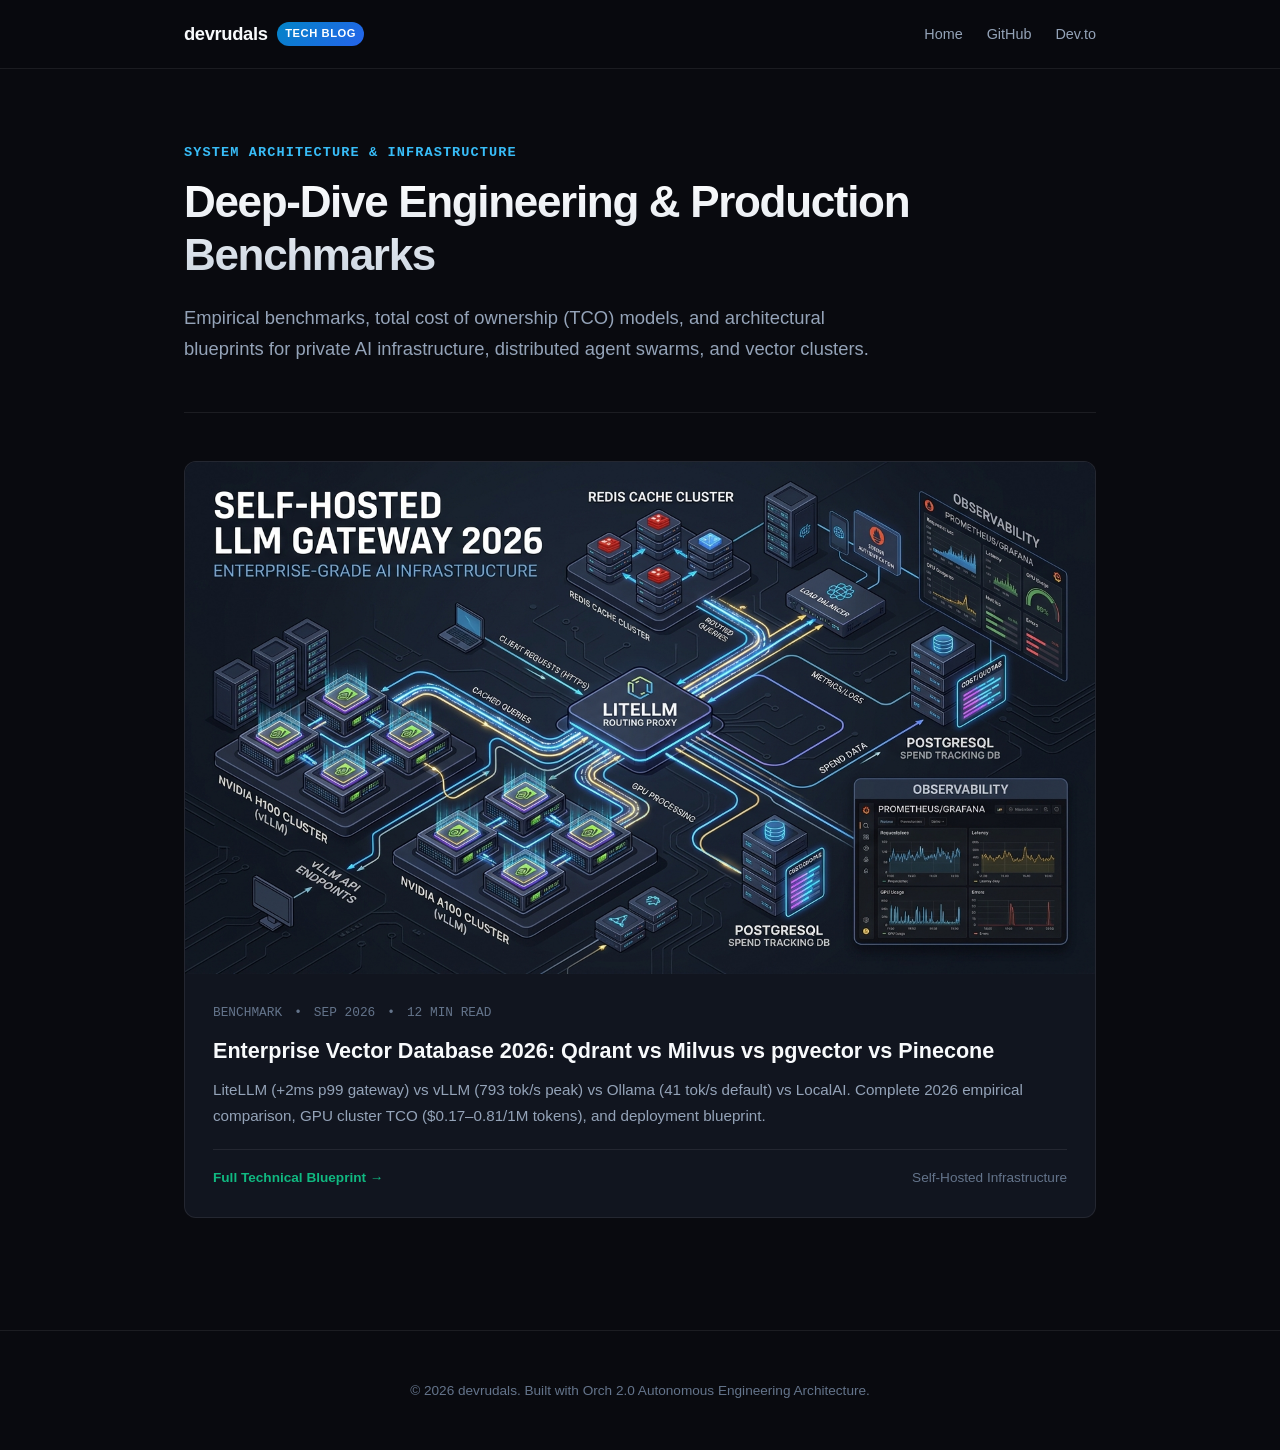
==== index.html @ 9487f039 "feat: publish Enterprise Vector Database 2026: Qdrant vs Milvus vs pgvector vs Pinecone with high-ae" ====
<!DOCTYPE html>
<html lang="en">
<head>
  <meta charset="UTF-8">
  <meta name="viewport" content="width=device-width, initial-scale=1.0">
  <title>devrudals | Engineering Blog & Technical Research</title>
  <meta name="description" content="Production AI Infrastructure, Distributed Systems, and Hardware Benchmarks.">
  <script async src="https://pagead2.googlesyndication.com/pagead/js/adsbygoogle.js?client=ca-pub-1950465629454279" crossorigin="anonymous"></script>
  <link rel="stylesheet" href="assets/css/style.css">
  <link rel="icon" href="data:image/svg+xml,<svg xmlns=%22http://www.w3.org/2000/svg%22 viewBox=%220 0 100 100%22><text y=%22.9em%22 font-size=%2290%22>⚡</text></svg>">
</head>
<body>
  <header class="site-header">
    <div class="container header-inner">
      <a href="/" class="brand">
        devrudals <span class="brand-badge">Tech Blog</span>
      </a>
      <nav class="site-nav">
        <a href="/">Home</a>
        <a href="https://github.com/devrudals" target="_blank">GitHub</a>
        <a href="https://dev.to/devrudals" target="_blank">Dev.to</a>
      </nav>
    </div>
  </header>

  <main class="container">
    <section class="hero">
      <div class="hero-tag">System Architecture & Infrastructure</div>
      <h1>Deep-Dive Engineering & Production Benchmarks</h1>
      <p class="lead">Empirical benchmarks, total cost of ownership (TCO) models, and architectural blueprints for private AI infrastructure, distributed agent swarms, and vector clusters.</p>
    </section>

    <section class="posts-grid">
      <div class="post-card">
        <img src="assets/images/llm-gateway-banner-2026.jpg" alt="Enterprise Vector Database 2026: Qdrant vs Milvus vs pgvector vs Pinecone" class="post-card-img" />
        <div class="post-card-body">
          <div class="post-card-meta">
            <span>BENCHMARK</span>
            <span>•</span>
            <span>SEP 2026</span>
            <span>•</span>
            <span>12 MIN READ</span>
          </div>
          <h2 class="post-card-title">
            <a href="posts/self-hosted-llm-gateway-2026/">Enterprise Vector Database 2026: Qdrant vs Milvus vs pgvector vs Pinecone</a>
          </h2>
          <p class="post-card-excerpt">
            LiteLLM (+2ms p99 gateway) vs vLLM (793 tok/s peak) vs Ollama (41 tok/s default) vs LocalAI. Complete 2026 empirical comparison, GPU cluster TCO ($0.17–0.81/1M tokens), and deployment blueprint.
          </p>
          <div class="post-card-footer">
            <span style="color: var(--accent-emerald); font-weight: 600;">Full Technical Blueprint →</span>
            <span style="color: var(--text-muted);">Self-Hosted Infrastructure</span>
          </div>
        </div>
      </div>
    </section>
  </main>

  <footer class="site-footer">
    <div class="container">
      <p>© 2026 devrudals. Built with Orch 2.0 Autonomous Engineering Architecture.</p>
    </div>
  </footer>
</body>
</html>
---- assets/css/style.css ----
:root {
  --bg-primary: #090a0f;
  --bg-secondary: #12151f;
  --bg-card: rgba(22, 27, 39, 0.7);
  --border-color: rgba(255, 255, 255, 0.08);
  --border-hover: rgba(56, 189, 248, 0.4);
  --text-primary: #f8fafc;
  --text-secondary: #94a3b8;
  --text-muted: #64748b;
  --accent-cyan: #38bdf8;
  --accent-emerald: #10b981;
  --accent-violet: #818cf8;
  --code-bg: #0f172a;
  --font-sans: -apple-system, BlinkMacSystemFont, "Segoe UI", Roboto, "Pretendard", "Helvetica Neue", sans-serif;
  --font-mono: "JetBrains Mono", SFMono-Regular, Menlo, Monaco, Consolas, monospace;
}

* { box-sizing: border-box; margin: 0; padding: 0; }
body {
  background-color: var(--bg-primary);
  color: var(--text-primary);
  font-family: var(--font-sans);
  line-height: 1.7;
  -webkit-font-smoothing: antialiased;
}

a { color: var(--accent-cyan); text-decoration: none; transition: color 0.2s; }
a:hover { color: #7dd3fc; text-decoration: underline; }

.container {
  max-width: 960px;
  margin: 0 auto;
  padding: 0 1.5rem;
}

/* Header */
header.site-header {
  border-bottom: 1px solid var(--border-color);
  backdrop-filter: blur(16px);
  position: sticky;
  top: 0;
  z-index: 100;
  background: rgba(9, 10, 15, 0.85);
}
.header-inner {
  display: flex;
  justify-content: space-between;
  align-items: center;
  height: 68px;
}
.brand {
  font-weight: 700;
  font-size: 1.15rem;
  letter-spacing: -0.02em;
  color: var(--text-primary);
  display: flex;
  align-items: center;
  gap: 0.6rem;
}
.brand-badge {
  background: linear-gradient(135deg, #0284c7, #2563eb);
  color: #fff;
  font-size: 0.7rem;
  padding: 2px 8px;
  border-radius: 9999px;
  font-weight: 600;
  text-transform: uppercase;
  letter-spacing: 0.05em;
}
nav.site-nav {
  display: flex;
  gap: 1.5rem;
  font-size: 0.9rem;
}
nav.site-nav a {
  color: var(--text-secondary);
}
nav.site-nav a:hover {
  color: var(--text-primary);
  text-decoration: none;
}

/* Hero Section */
.hero {
  padding: 4.5rem 0 3rem 0;
  border-bottom: 1px solid var(--border-color);
}
.hero-tag {
  color: var(--accent-cyan);
  font-family: var(--font-mono);
  font-size: 0.85rem;
  font-weight: 600;
  margin-bottom: 0.75rem;
  text-transform: uppercase;
  letter-spacing: 0.08em;
}
.hero h1 {
  font-size: 2.75rem;
  font-weight: 800;
  letter-spacing: -0.03em;
  line-height: 1.2;
  margin-bottom: 1.25rem;
  background: linear-gradient(180deg, #ffffff 0%, #cbd5e1 100%);
  -webkit-background-clip: text;
  -webkit-text-fill-color: transparent;
}
.hero p.lead {
  font-size: 1.15rem;
  color: var(--text-secondary);
  max-width: 720px;
}

/* Post Cards */
.posts-grid {
  display: grid;
  gap: 2rem;
  padding: 3rem 0;
}
.post-card {
  background: var(--bg-card);
  border: 1px solid var(--border-color);
  border-radius: 12px;
  overflow: hidden;
  transition: transform 0.2s, border-color 0.2s, box-shadow 0.2s;
  display: flex;
  flex-direction: column;
}
.post-card:hover {
  transform: translateY(-3px);
  border-color: var(--border-hover);
  box-shadow: 0 12px 30px -10px rgba(56, 189, 248, 0.15);
}
.post-card-img {
  width: 100%;
  aspect-ratio: 16 / 9;
  object-fit: cover;
  background: #1e293b;
}
.post-card-body {
  padding: 1.75rem;
  display: flex;
  flex-direction: column;
  flex: 1;
}
.post-card-meta {
  display: flex;
  gap: 0.75rem;
  align-items: center;
  font-size: 0.8rem;
  color: var(--text-muted);
  margin-bottom: 0.75rem;
  font-family: var(--font-mono);
}
.post-card-title {
  font-size: 1.35rem;
  font-weight: 700;
  line-height: 1.35;
  margin-bottom: 0.75rem;
}
.post-card-title a { color: var(--text-primary); }
.post-card-title a:hover { color: var(--accent-cyan); text-decoration: none; }
.post-card-excerpt {
  color: var(--text-secondary);
  font-size: 0.95rem;
  margin-bottom: 1.25rem;
  flex: 1;
}
.post-card-footer {
  display: flex;
  justify-content: space-between;
  align-items: center;
  font-size: 0.85rem;
  border-top: 1px solid var(--border-color);
  padding-top: 1rem;
}

/* Article Styling */
article.post-detail {
  padding: 3rem 0 5rem 0;
}
article.post-detail h1 {
  font-size: 2.5rem;
  font-weight: 800;
  letter-spacing: -0.03em;
  line-height: 1.2;
  margin-bottom: 1.25rem;
}
.post-meta-bar {
  display: flex;
  gap: 1rem;
  align-items: center;
  font-size: 0.85rem;
  color: var(--text-muted);
  font-family: var(--font-mono);
  margin-bottom: 2rem;
  padding-bottom: 1rem;
  border-bottom: 1px solid var(--border-color);
}
.article-banner {
  width: 100%;
  border-radius: 12px;
  margin-bottom: 2.5rem;
  border: 1px solid var(--border-color);
}
.toc-nav {
  background: var(--bg-secondary);
  border: 1px solid var(--border-color);
  border-radius: 8px;
  padding: 1.25rem 1.5rem;
  margin-bottom: 2.5rem;
}
.toc-title {
  font-weight: 700;
  font-size: 0.95rem;
  margin-bottom: 0.75rem;
  color: var(--text-primary);
  text-transform: uppercase;
  letter-spacing: 0.05em;
  font-family: var(--font-mono);
}
.toc-list { list-style: none; padding-left: 0; }
.toc-item { margin-bottom: 0.4rem; font-size: 0.9rem; }
.toc-item.toc-sub { padding-left: 1.25rem; }
.toc-item a { color: var(--text-secondary); }
.toc-item a:hover { color: var(--accent-cyan); }

article.post-detail h2 {
  font-size: 1.75rem;
  font-weight: 700;
  margin-top: 2.75rem;
  margin-bottom: 1rem;
  padding-bottom: 0.5rem;
  border-bottom: 1px solid var(--border-color);
  letter-spacing: -0.02em;
}
article.post-detail h3 {
  font-size: 1.3rem;
  font-weight: 600;
  margin-top: 2rem;
  margin-bottom: 0.75rem;
}
article.post-detail p {
  margin-bottom: 1.3rem;
  color: #e2e8f0;
  font-size: 1.05rem;
}
article.post-detail blockquote {
  border-left: 3px solid var(--accent-cyan);
  padding: 0.75rem 1.25rem;
  background: rgba(56, 189, 248, 0.05);
  margin-bottom: 1.5rem;
  border-radius: 0 8px 8px 0;
  color: #cbd5e1;
}
article.post-detail ul, article.post-detail ol {
  margin-bottom: 1.5rem;
  padding-left: 1.75rem;
  color: #e2e8f0;
}
article.post-detail li { margin-bottom: 0.4rem; }
article.post-detail img {
  max-width: 100%;
  height: auto;
  border-radius: 8px;
  margin: 1.5rem 0;
  border: 1px solid var(--border-color);
}
.anchor-link {
  opacity: 0.3;
  margin-left: 0.4rem;
  font-size: 0.85em;
}
.anchor-link:hover { opacity: 1; text-decoration: none; }

/* Table styling */
.table-container {
  overflow-x: auto;
  margin: 2rem 0;
  border: 1px solid var(--border-color);
  border-radius: 8px;
  background: var(--bg-secondary);
}
table {
  width: 100%;
  border-collapse: collapse;
  font-size: 0.9rem;
  text-align: left;
}
th, td {
  padding: 0.85rem 1rem;
  border-bottom: 1px solid var(--border-color);
}
th {
  background: rgba(255, 255, 255, 0.03);
  font-weight: 600;
  color: var(--text-primary);
  font-family: var(--font-mono);
}
tr:last-child td { border-bottom: none; }
tr:hover td { background: rgba(255, 255, 255, 0.02); }

/* Code */
pre {
  background: var(--code-bg);
  border: 1px solid var(--border-color);
  border-radius: 8px;
  padding: 1.25rem;
  overflow-x: auto;
  margin: 1.5rem 0;
  font-family: var(--font-mono);
  font-size: 0.875rem;
  line-height: 1.5;
}
code.inline-code {
  background: rgba(255, 255, 255, 0.08);
  padding: 0.15rem 0.4rem;
  border-radius: 4px;
  font-family: var(--font-mono);
  font-size: 0.875em;
  color: #38bdf8;
}

/* Footer */
footer.site-footer {
  border-top: 1px solid var(--border-color);
  padding: 3rem 0;
  margin-top: 4rem;
  color: var(--text-muted);
  font-size: 0.85rem;
  text-align: center;
}
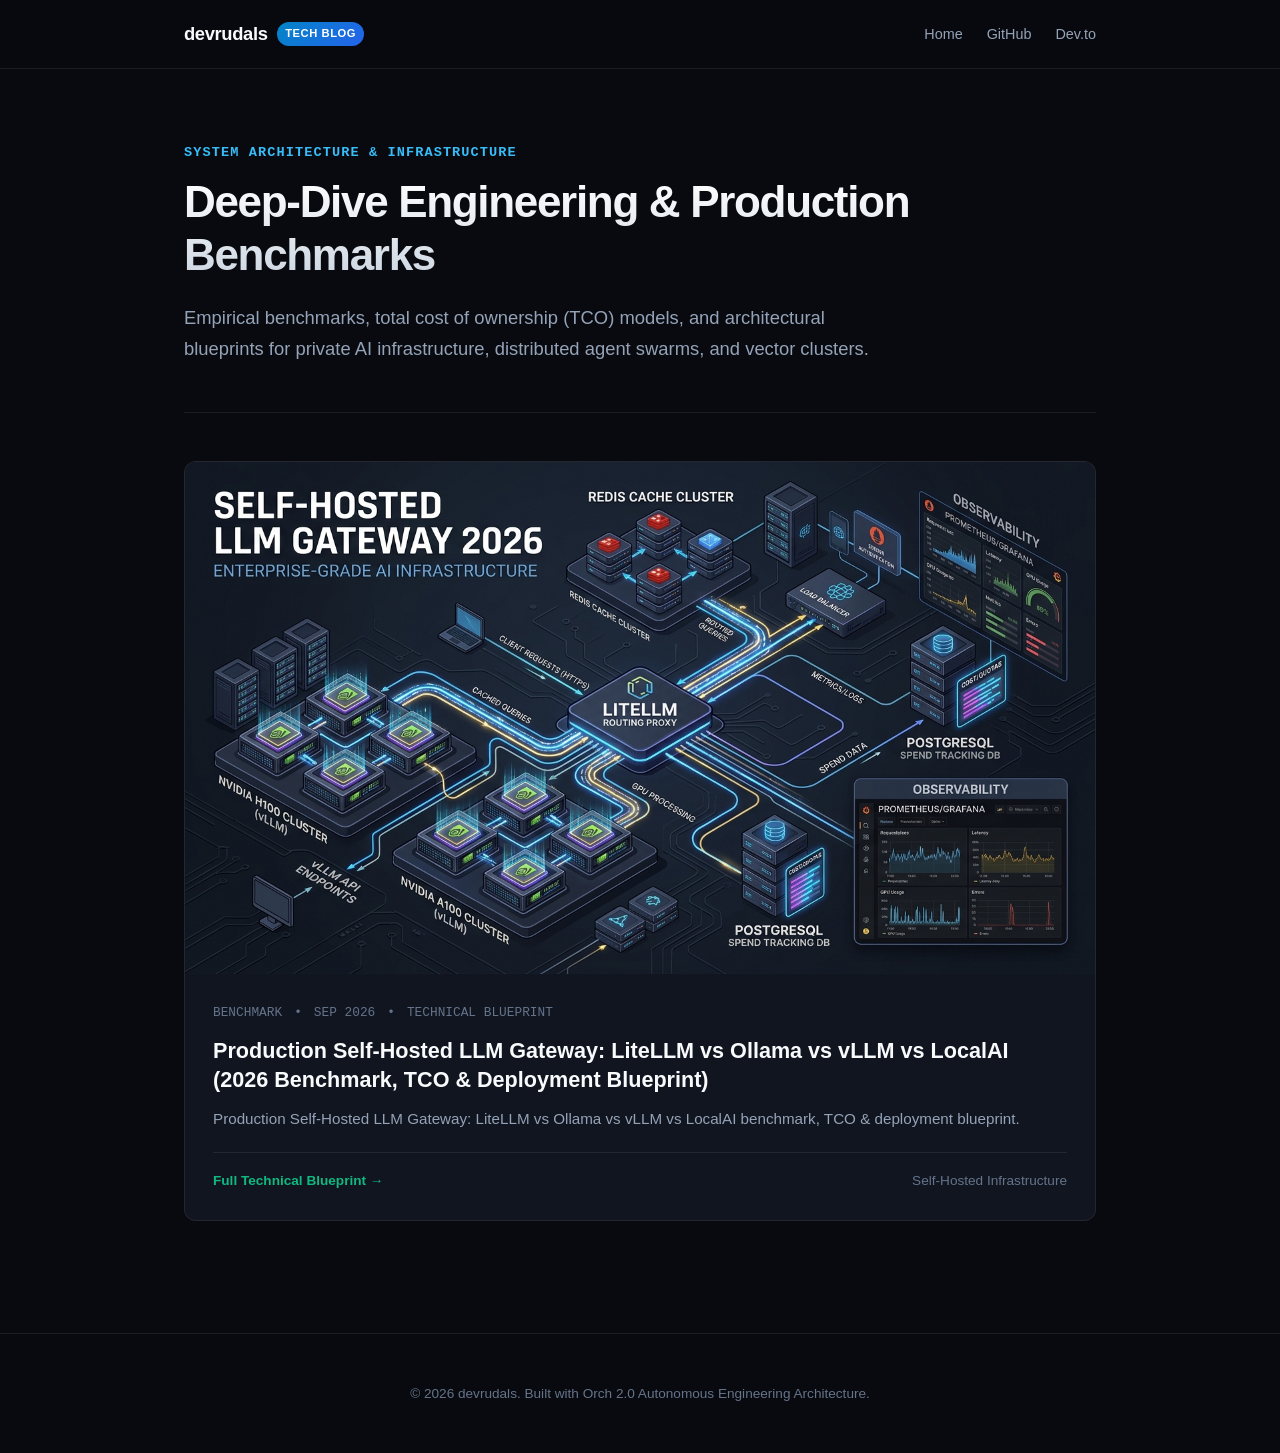
==== commit 795b5660: "feat: publish Production Self-Hosted LLM Gateway: LiteLLM vs Ollama vs vLLM vs LocalAI (2026 Benchma" ====
--- a/index.html
+++ b/index.html
@@ -31,21 +31,22 @@
     </section>
 
     <section class="posts-grid">
+
       <div class="post-card">
-        <img src="assets/images/llm-gateway-banner-2026.jpg" alt="Enterprise Vector Database 2026: Qdrant vs Milvus vs pgvector vs Pinecone" class="post-card-img" />
+        <img src="assets/images/llm-gateway-banner-2026.jpg" alt="Production Self-Hosted LLM Gateway: LiteLLM vs Ollama vs vLLM vs LocalAI (2026 Benchmark, TCO & Deployment Blueprint)" class="post-card-img" />
         <div class="post-card-body">
           <div class="post-card-meta">
             <span>BENCHMARK</span>
             <span>•</span>
             <span>SEP 2026</span>
             <span>•</span>
-            <span>12 MIN READ</span>
+            <span>TECHNICAL BLUEPRINT</span>
           </div>
           <h2 class="post-card-title">
-            <a href="posts/self-hosted-llm-gateway-2026/">Enterprise Vector Database 2026: Qdrant vs Milvus vs pgvector vs Pinecone</a>
+            <a href="posts/self-hosted-llm-gateway-2026/">Production Self-Hosted LLM Gateway: LiteLLM vs Ollama vs vLLM vs LocalAI (2026 Benchmark, TCO & Deployment Blueprint)</a>
           </h2>
           <p class="post-card-excerpt">
-            LiteLLM (+2ms p99 gateway) vs vLLM (793 tok/s peak) vs Ollama (41 tok/s default) vs LocalAI. Complete 2026 empirical comparison, GPU cluster TCO ($0.17–0.81/1M tokens), and deployment blueprint.
+            Production Self-Hosted LLM Gateway: LiteLLM vs Ollama vs vLLM vs LocalAI benchmark, TCO & deployment blueprint.
           </p>
           <div class="post-card-footer">
             <span style="color: var(--accent-emerald); font-weight: 600;">Full Technical Blueprint →</span>
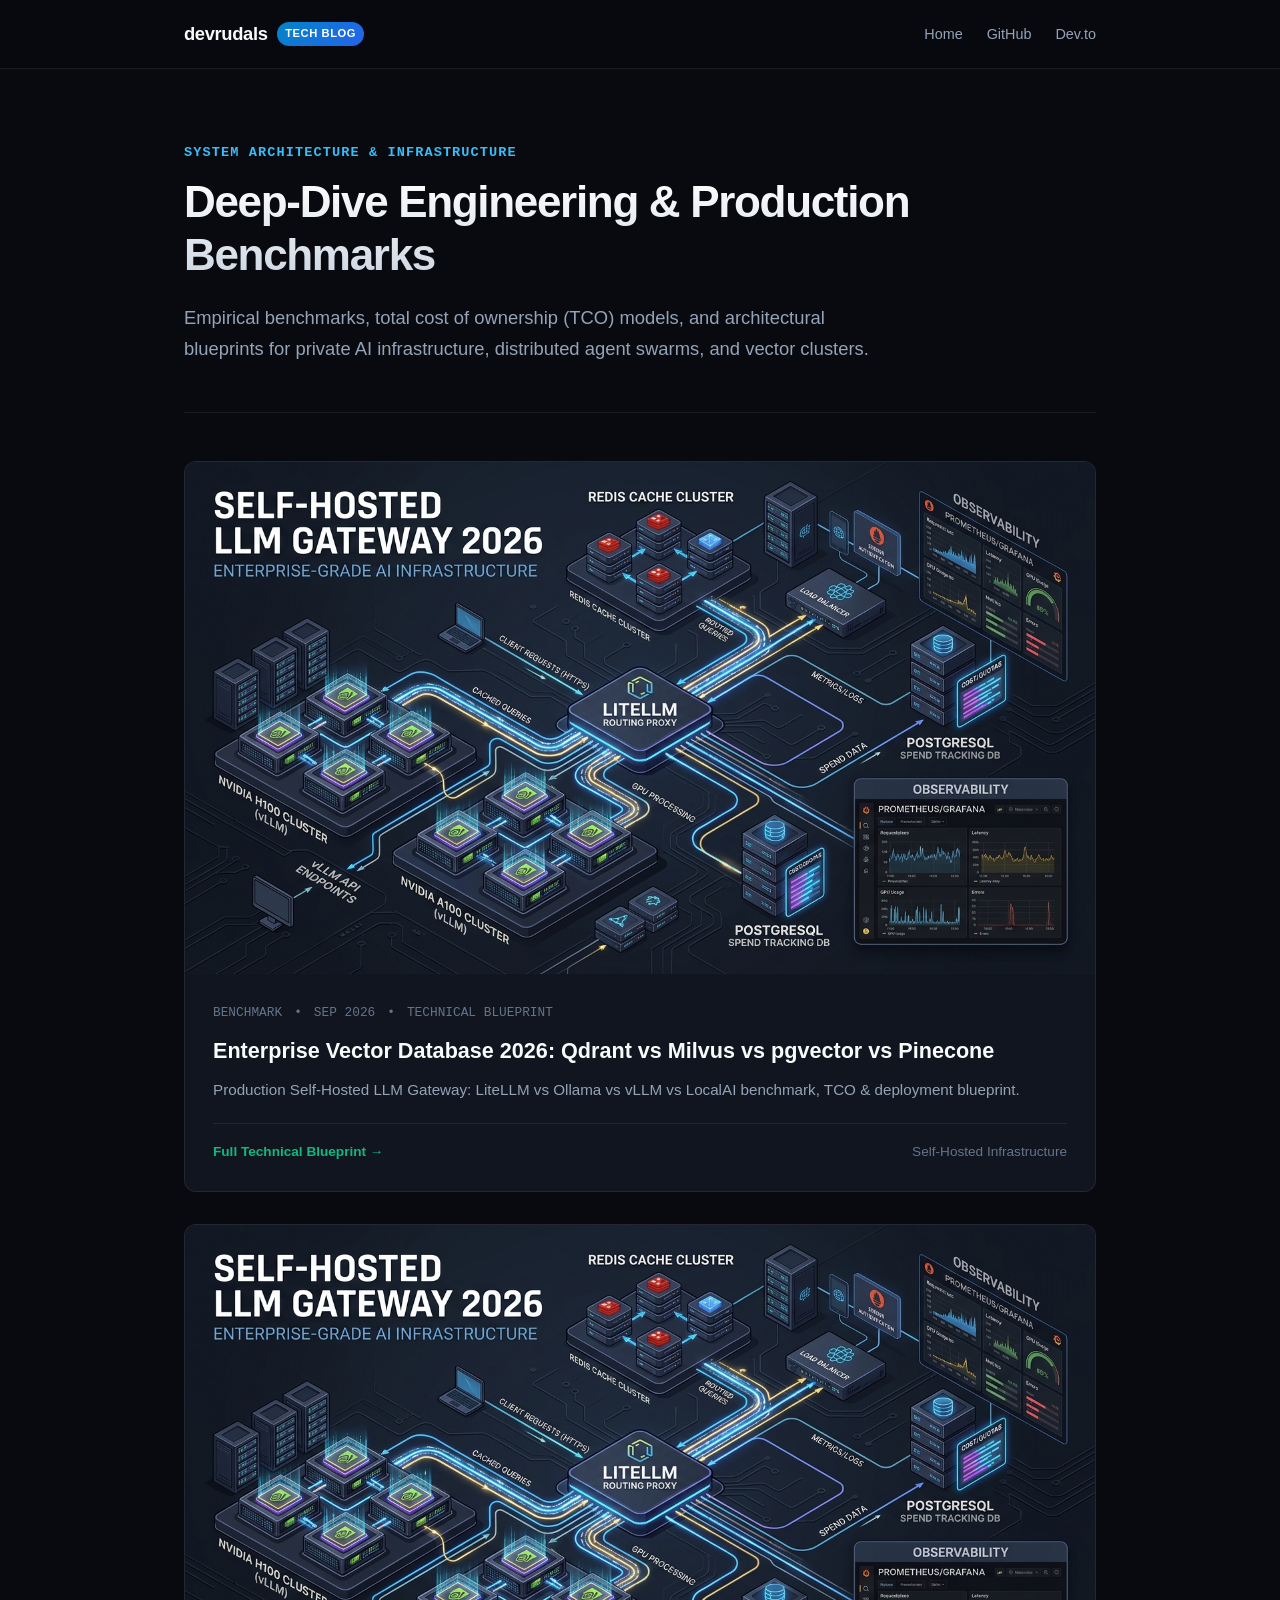
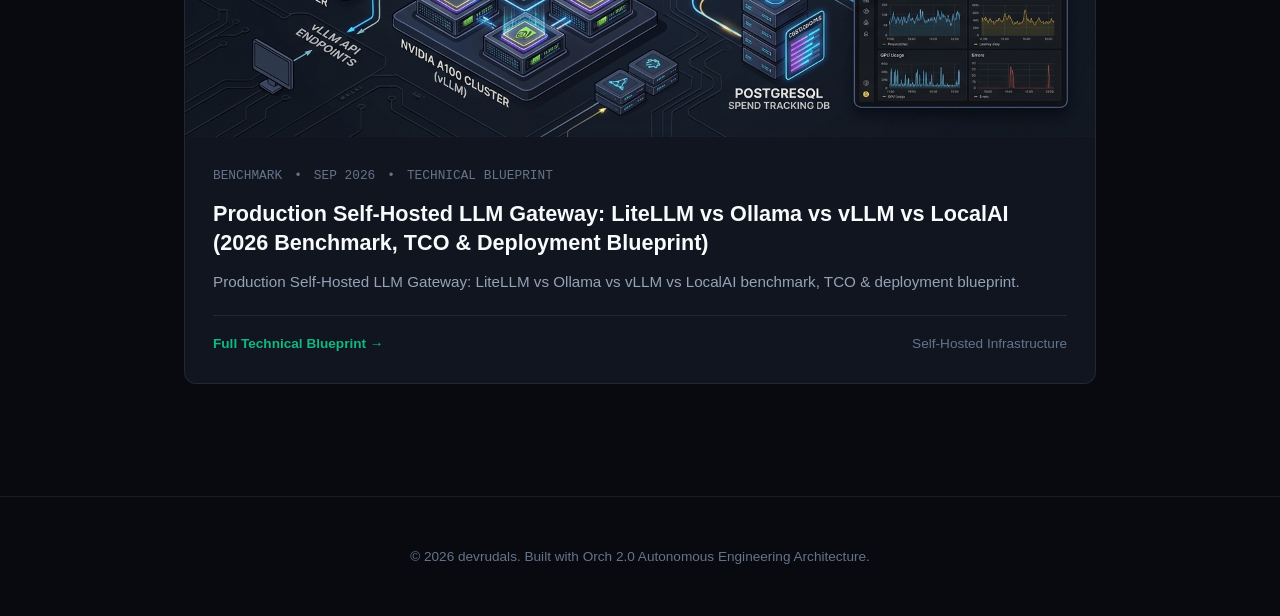
==== commit bf65d8bc: "feat: publish Enterprise Vector Database 2026: Qdrant vs Milvus vs pgvector vs Pinecone with high-ae" ====
--- a/index.html
+++ b/index.html
@@ -33,6 +33,29 @@
     <section class="posts-grid">
 
       <div class="post-card">
+        <img src="assets/images/llm-gateway-banner-2026.jpg" alt="Enterprise Vector Database 2026: Qdrant vs Milvus vs pgvector vs Pinecone" class="post-card-img" />
+        <div class="post-card-body">
+          <div class="post-card-meta">
+            <span>BENCHMARK</span>
+            <span>•</span>
+            <span>SEP 2026</span>
+            <span>•</span>
+            <span>TECHNICAL BLUEPRINT</span>
+          </div>
+          <h2 class="post-card-title">
+            <a href="posts/vector-db-2026-enterprise-guide/">Enterprise Vector Database 2026: Qdrant vs Milvus vs pgvector vs Pinecone</a>
+          </h2>
+          <p class="post-card-excerpt">
+            Production Self-Hosted LLM Gateway: LiteLLM vs Ollama vs vLLM vs LocalAI benchmark, TCO & deployment blueprint.
+          </p>
+          <div class="post-card-footer">
+            <span style="color: var(--accent-emerald); font-weight: 600;">Full Technical Blueprint →</span>
+            <span style="color: var(--text-muted);">Self-Hosted Infrastructure</span>
+          </div>
+        </div>
+      </div>
+
+      <div class="post-card">
         <img src="assets/images/llm-gateway-banner-2026.jpg" alt="Production Self-Hosted LLM Gateway: LiteLLM vs Ollama vs vLLM vs LocalAI (2026 Benchmark, TCO & Deployment Blueprint)" class="post-card-img" />
         <div class="post-card-body">
           <div class="post-card-meta">
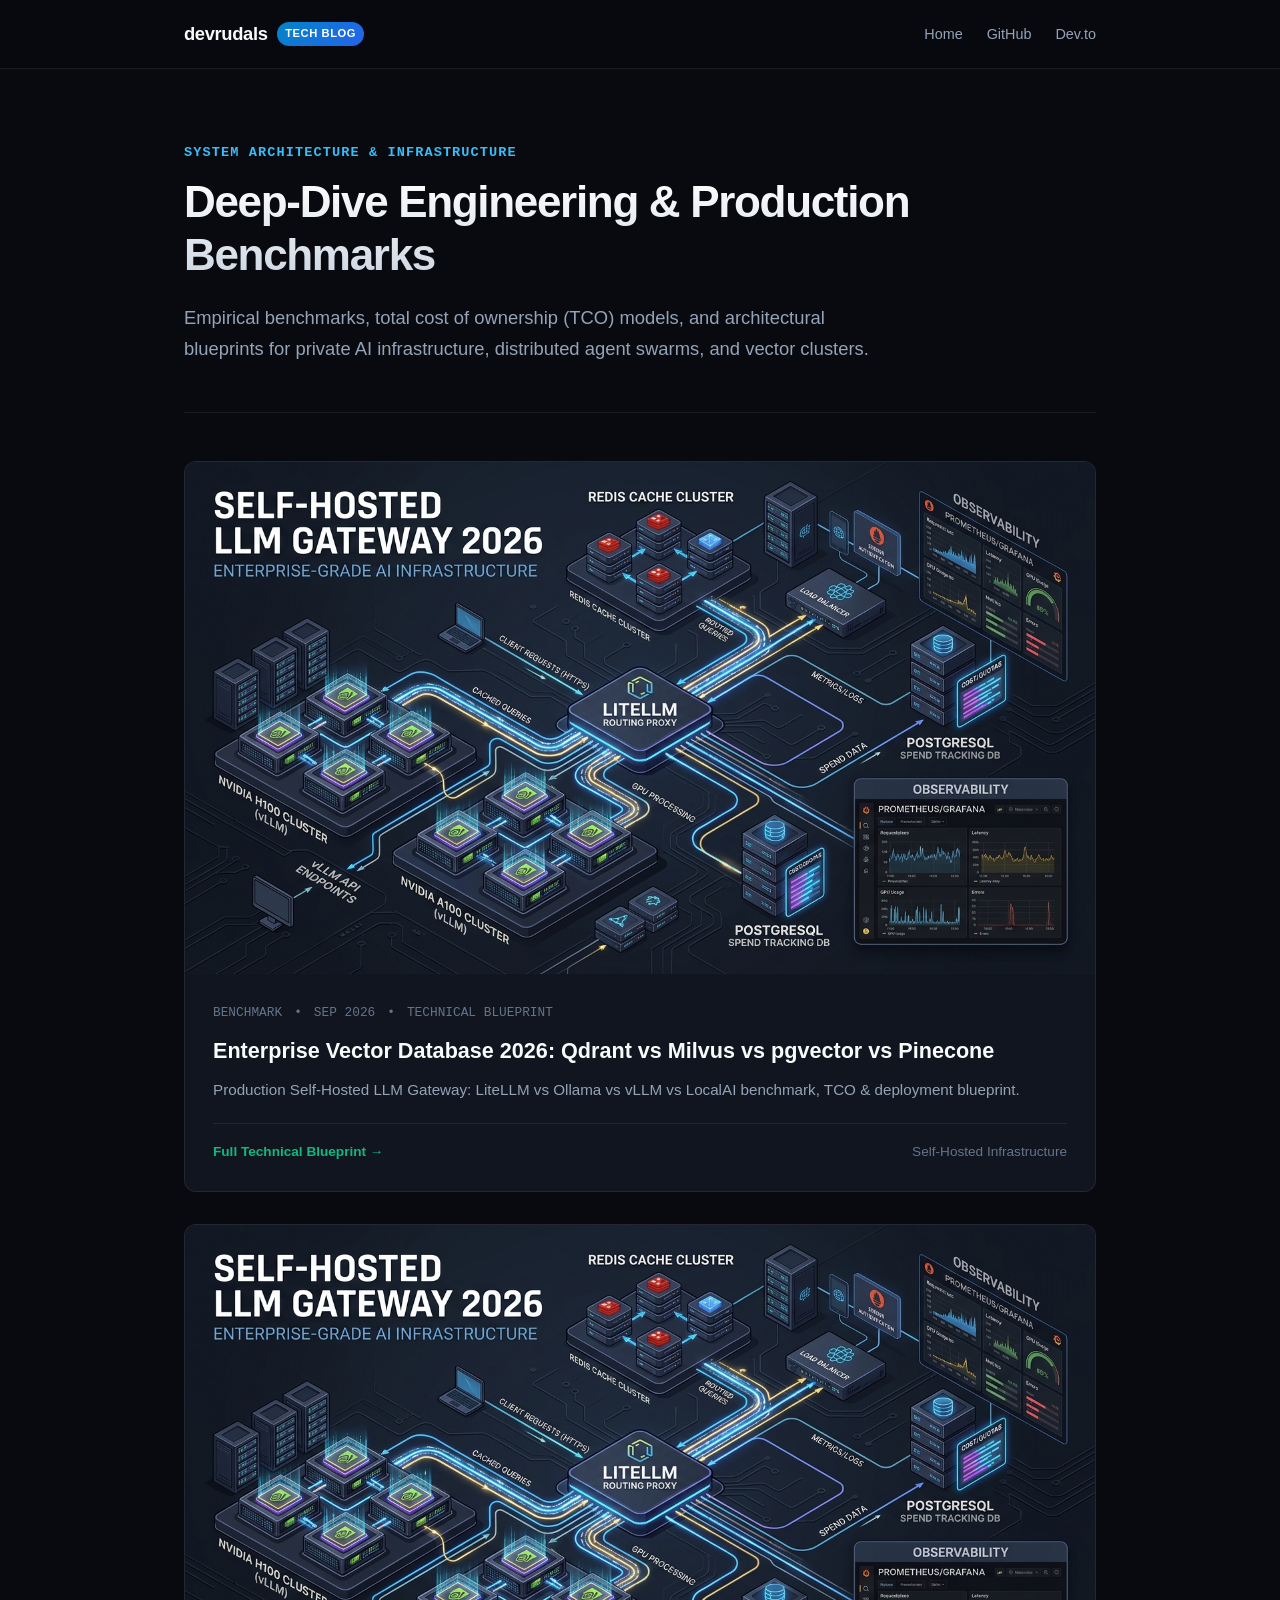
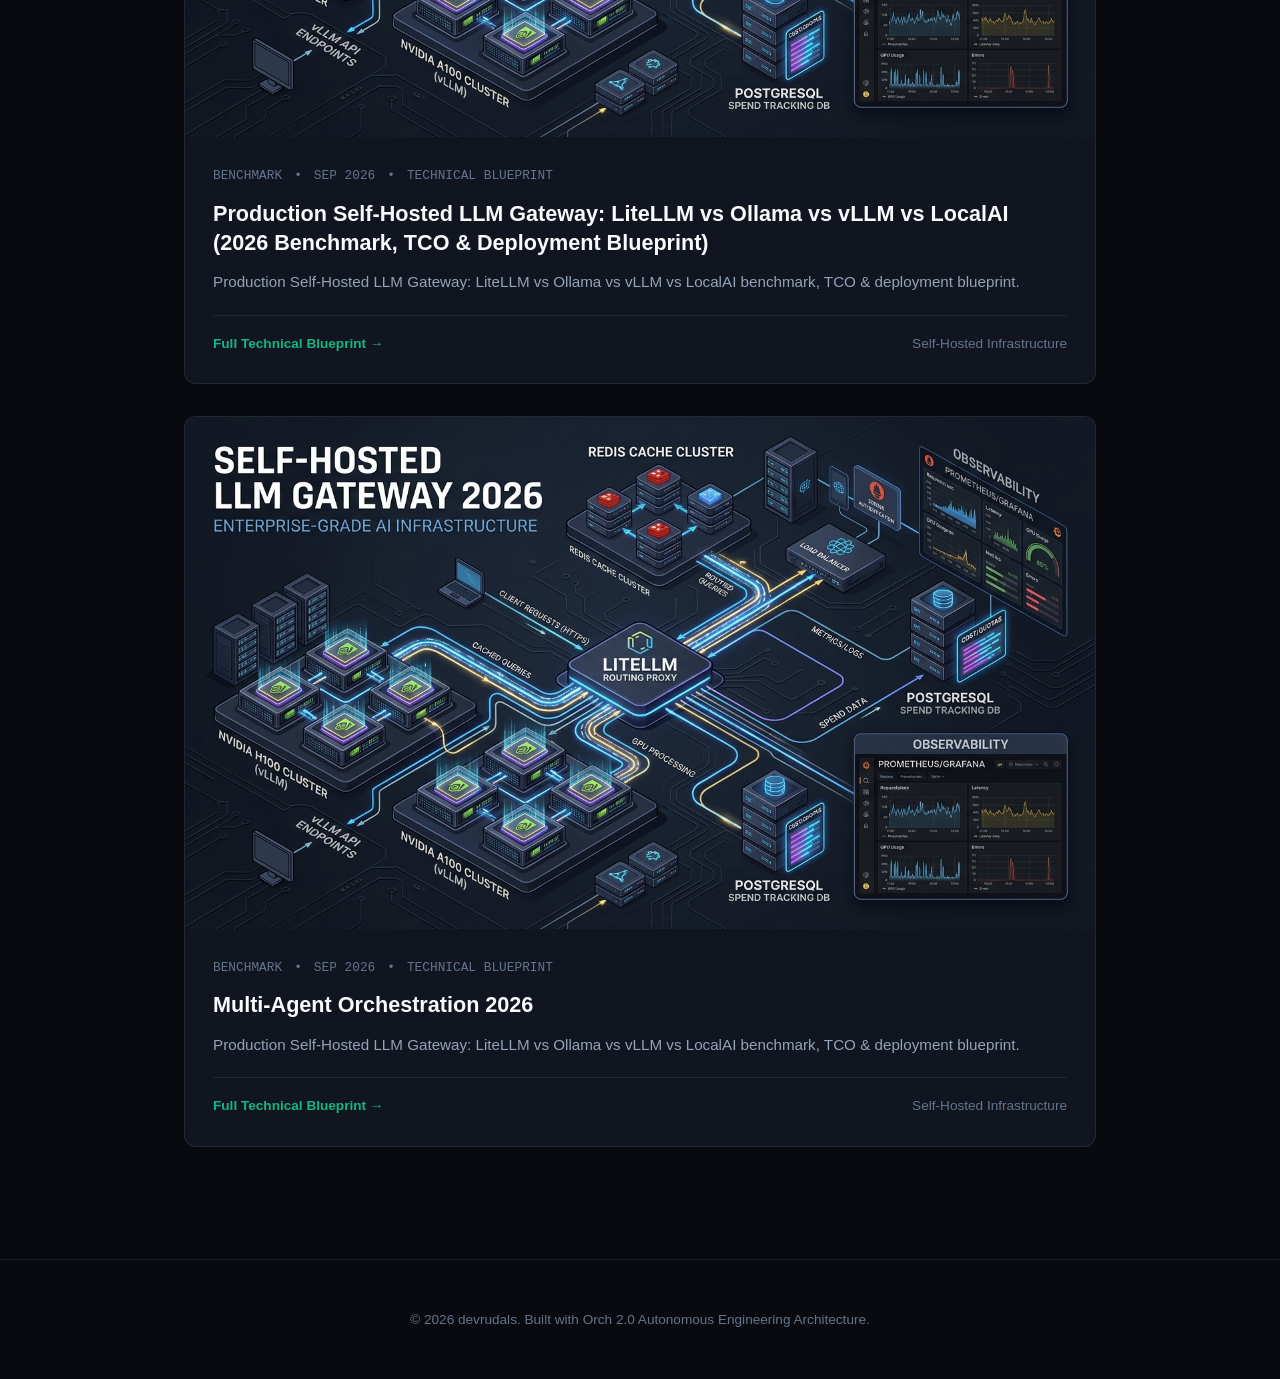
==== commit 24de100f: "feat: publish Multi-Agent Orchestration 2026 with high-aesthetic modern tech theme" ====
--- a/index.html
+++ b/index.html
@@ -6,6 +6,7 @@
   <title>devrudals | Engineering Blog & Technical Research</title>
   <meta name="description" content="Production AI Infrastructure, Distributed Systems, and Hardware Benchmarks.">
   <script async src="https://pagead2.googlesyndication.com/pagead/js/adsbygoogle.js?client=ca-pub-1950465629454279" crossorigin="anonymous"></script>
+  <script data-goatcounter="https://devrudals.goatcounter.com/count" async src="//gc.zgo.at/count.js"></script>
   <link rel="stylesheet" href="assets/css/style.css">
   <link rel="icon" href="data:image/svg+xml,<svg xmlns=%22http://www.w3.org/2000/svg%22 viewBox=%220 0 100 100%22><text y=%22.9em%22 font-size=%2290%22>⚡</text></svg>">
 </head>
@@ -77,6 +78,29 @@
           </div>
         </div>
       </div>
+
+      <div class="post-card">
+        <img src="assets/images/llm-gateway-banner-2026.jpg" alt="Multi-Agent Orchestration 2026" class="post-card-img" />
+        <div class="post-card-body">
+          <div class="post-card-meta">
+            <span>BENCHMARK</span>
+            <span>•</span>
+            <span>SEP 2026</span>
+            <span>•</span>
+            <span>TECHNICAL BLUEPRINT</span>
+          </div>
+          <h2 class="post-card-title">
+            <a href="posts/multi-agent-orchestration-2026/">Multi-Agent Orchestration 2026</a>
+          </h2>
+          <p class="post-card-excerpt">
+            Production Self-Hosted LLM Gateway: LiteLLM vs Ollama vs vLLM vs LocalAI benchmark, TCO & deployment blueprint.
+          </p>
+          <div class="post-card-footer">
+            <span style="color: var(--accent-emerald); font-weight: 600;">Full Technical Blueprint →</span>
+            <span style="color: var(--text-muted);">Self-Hosted Infrastructure</span>
+          </div>
+        </div>
+      </div>
     </section>
   </main>
 
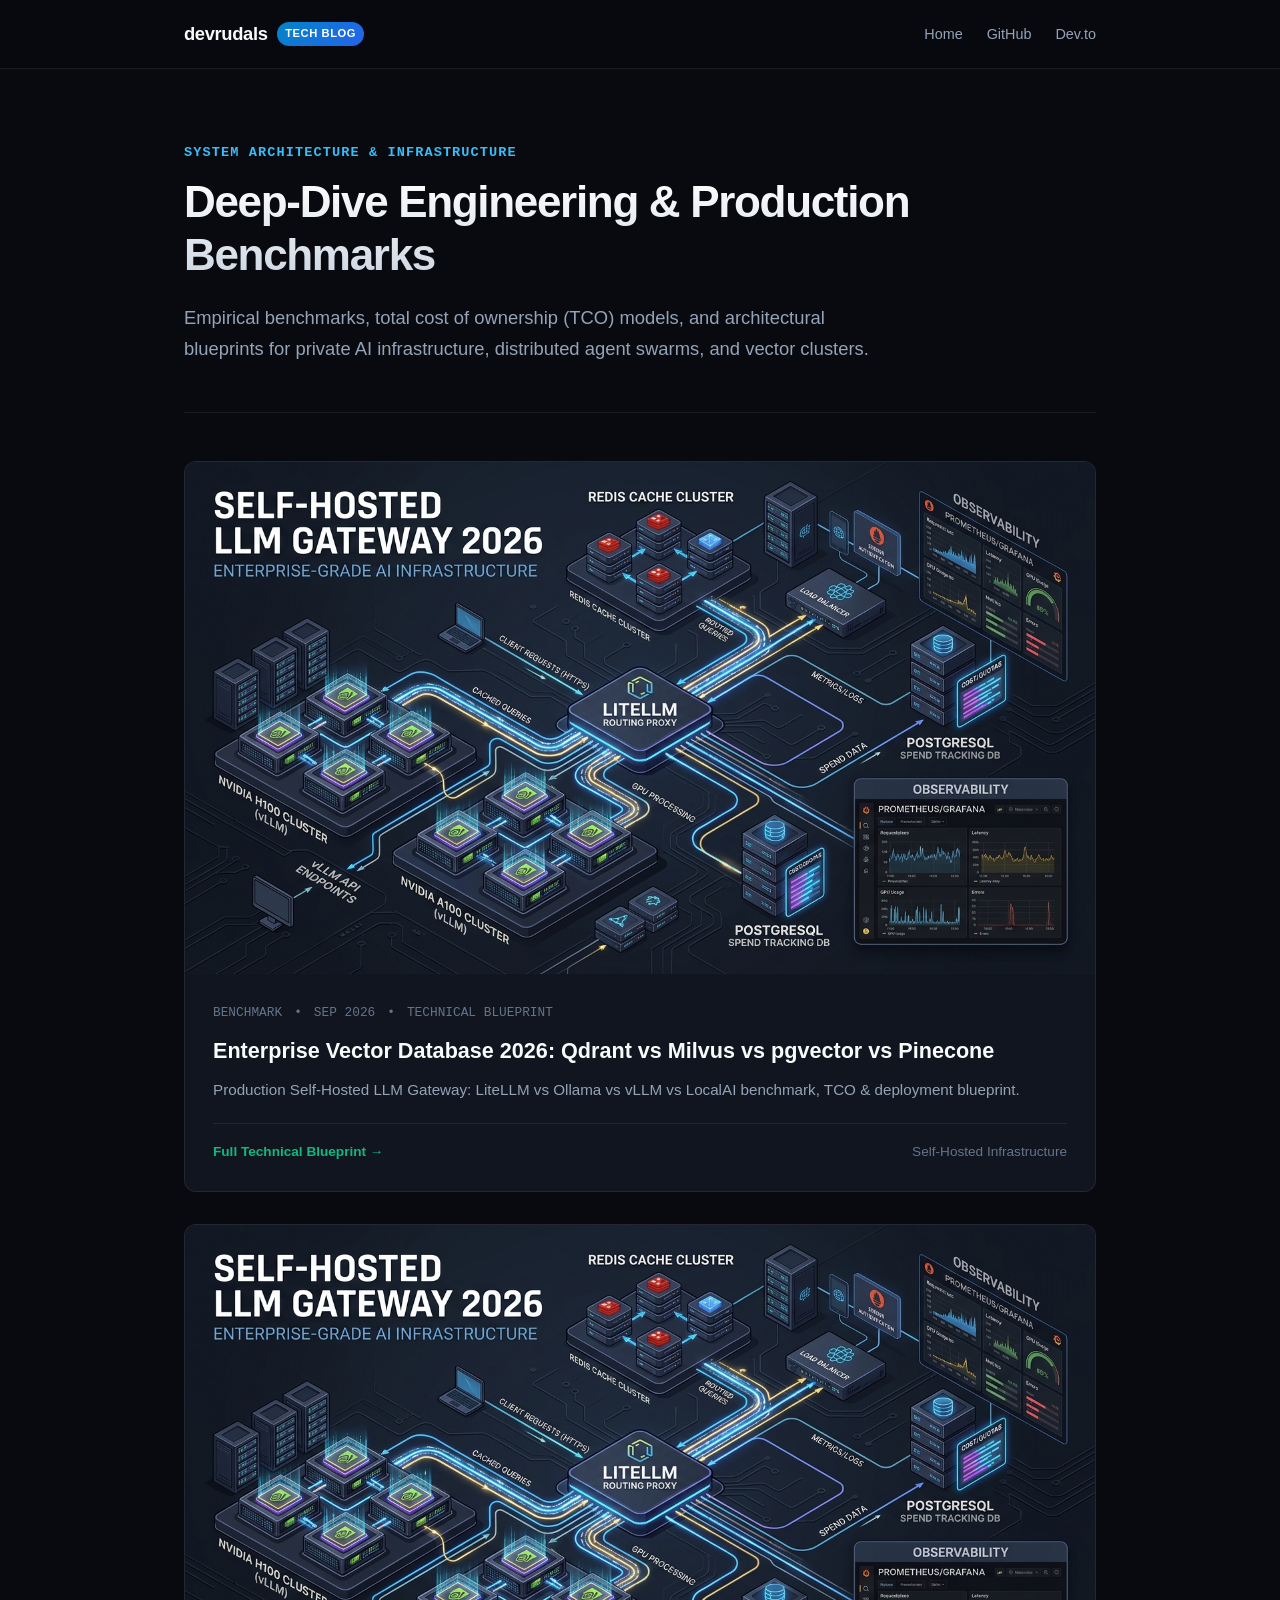
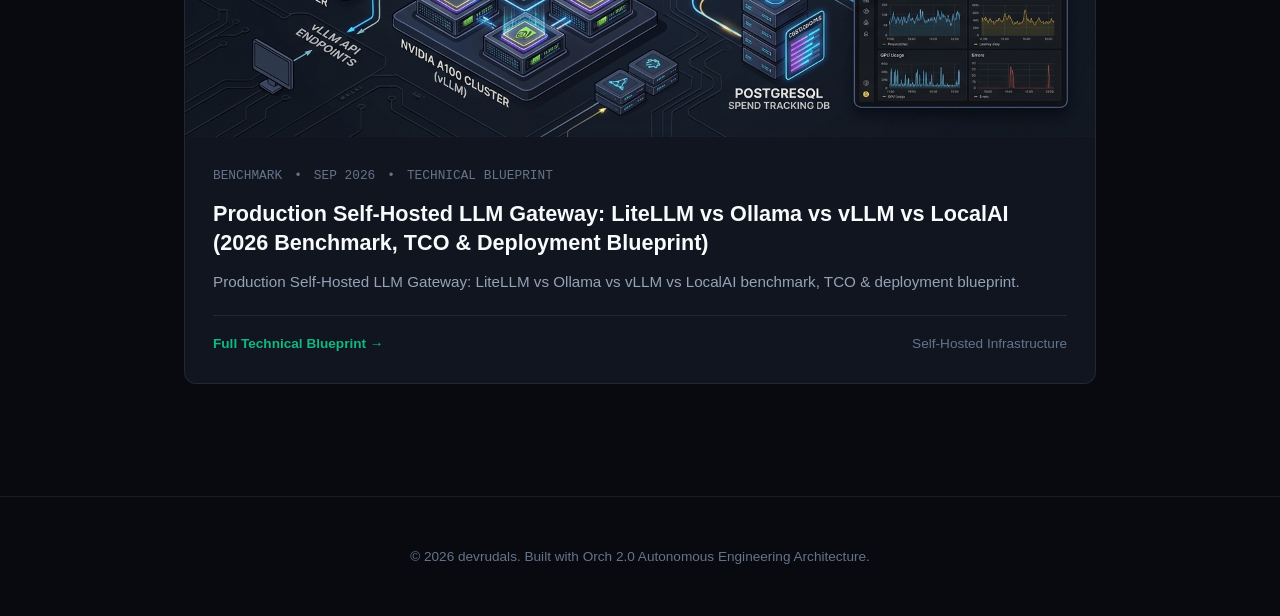
==== commit 901080cc: "index: drop unpublished post card" ====
--- a/index.html
+++ b/index.html
@@ -78,28 +78,7 @@
           </div>
         </div>
       </div>
-
-      <div class="post-card">
-        <img src="assets/images/llm-gateway-banner-2026.jpg" alt="Multi-Agent Orchestration 2026" class="post-card-img" />
-        <div class="post-card-body">
-          <div class="post-card-meta">
-            <span>BENCHMARK</span>
-            <span>•</span>
-            <span>SEP 2026</span>
-            <span>•</span>
-            <span>TECHNICAL BLUEPRINT</span>
-          </div>
-          <h2 class="post-card-title">
-            <a href="posts/multi-agent-orchestration-2026/">Multi-Agent Orchestration 2026</a>
-          </h2>
-          <p class="post-card-excerpt">
-            Production Self-Hosted LLM Gateway: LiteLLM vs Ollama vs vLLM vs LocalAI benchmark, TCO & deployment blueprint.
-          </p>
-          <div class="post-card-footer">
-            <span style="color: var(--accent-emerald); font-weight: 600;">Full Technical Blueprint →</span>
-            <span style="color: var(--text-muted);">Self-Hosted Infrastructure</span>
-          </div>
-        </div>
+</div>
       </div>
     </section>
   </main>
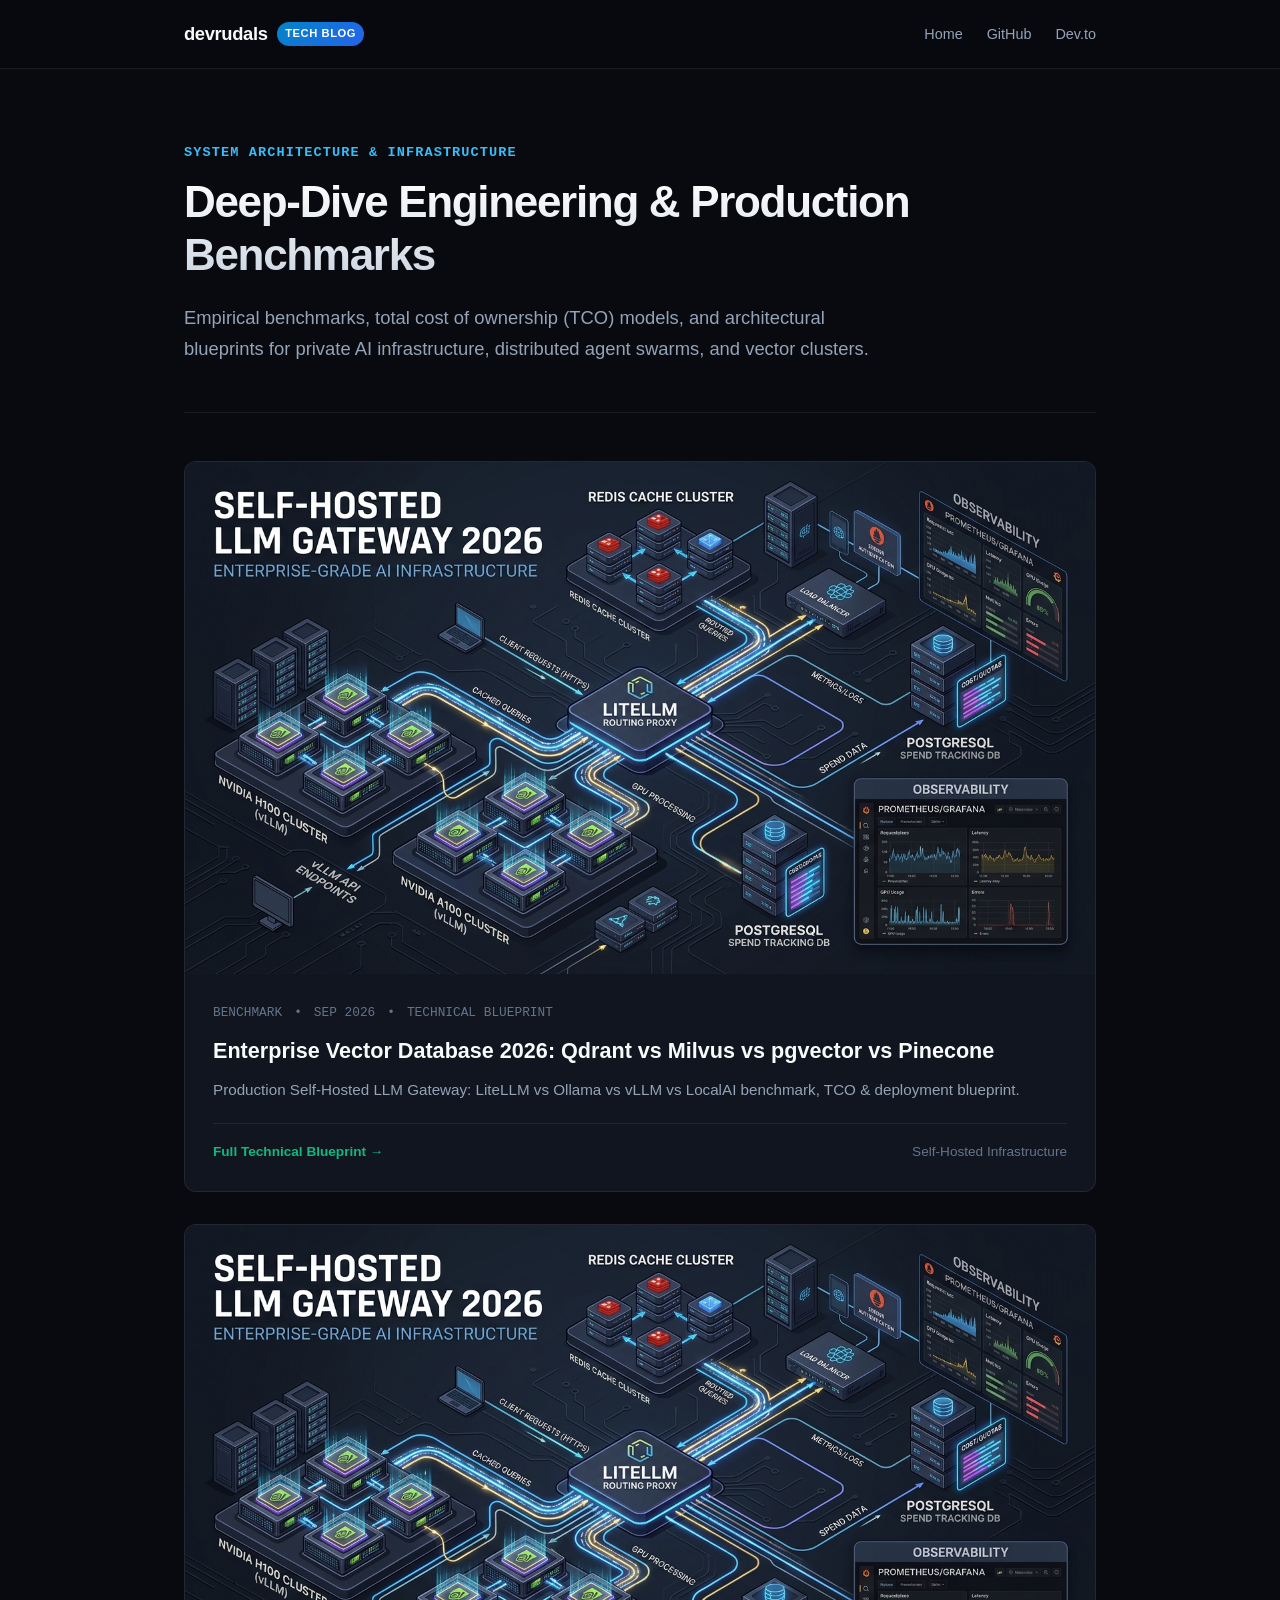
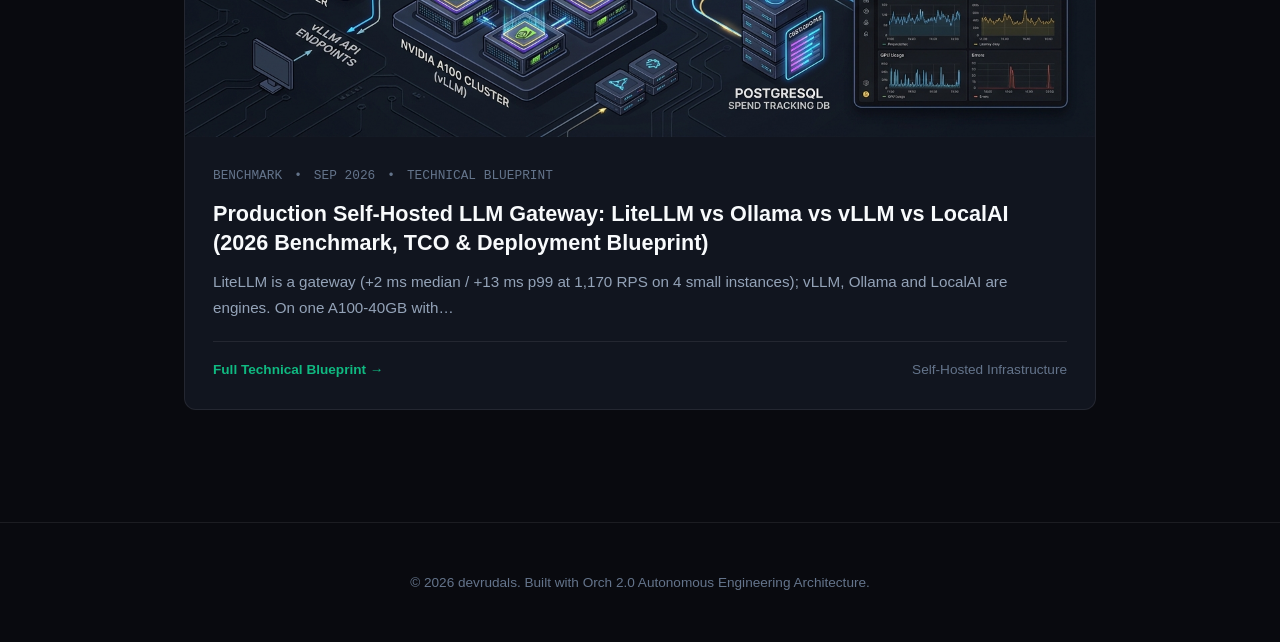
==== commit 7038257b: "feat: publish Production Self-Hosted LLM Gateway: LiteLLM vs Ollama vs vLLM vs LocalAI (2026 Benchma" ====
--- a/index.html
+++ b/index.html
@@ -70,15 +70,13 @@
             <a href="posts/self-hosted-llm-gateway-2026/">Production Self-Hosted LLM Gateway: LiteLLM vs Ollama vs vLLM vs LocalAI (2026 Benchmark, TCO & Deployment Blueprint)</a>
           </h2>
           <p class="post-card-excerpt">
-            Production Self-Hosted LLM Gateway: LiteLLM vs Ollama vs vLLM vs LocalAI benchmark, TCO & deployment blueprint.
+            LiteLLM is a gateway (+2 ms median / +13 ms p99 at 1,170 RPS on 4 small instances); vLLM, Ollama and LocalAI are engines. On one A100-40GB with…
           </p>
           <div class="post-card-footer">
             <span style="color: var(--accent-emerald); font-weight: 600;">Full Technical Blueprint →</span>
             <span style="color: var(--text-muted);">Self-Hosted Infrastructure</span>
           </div>
         </div>
-      </div>
-</div>
       </div>
     </section>
   </main>
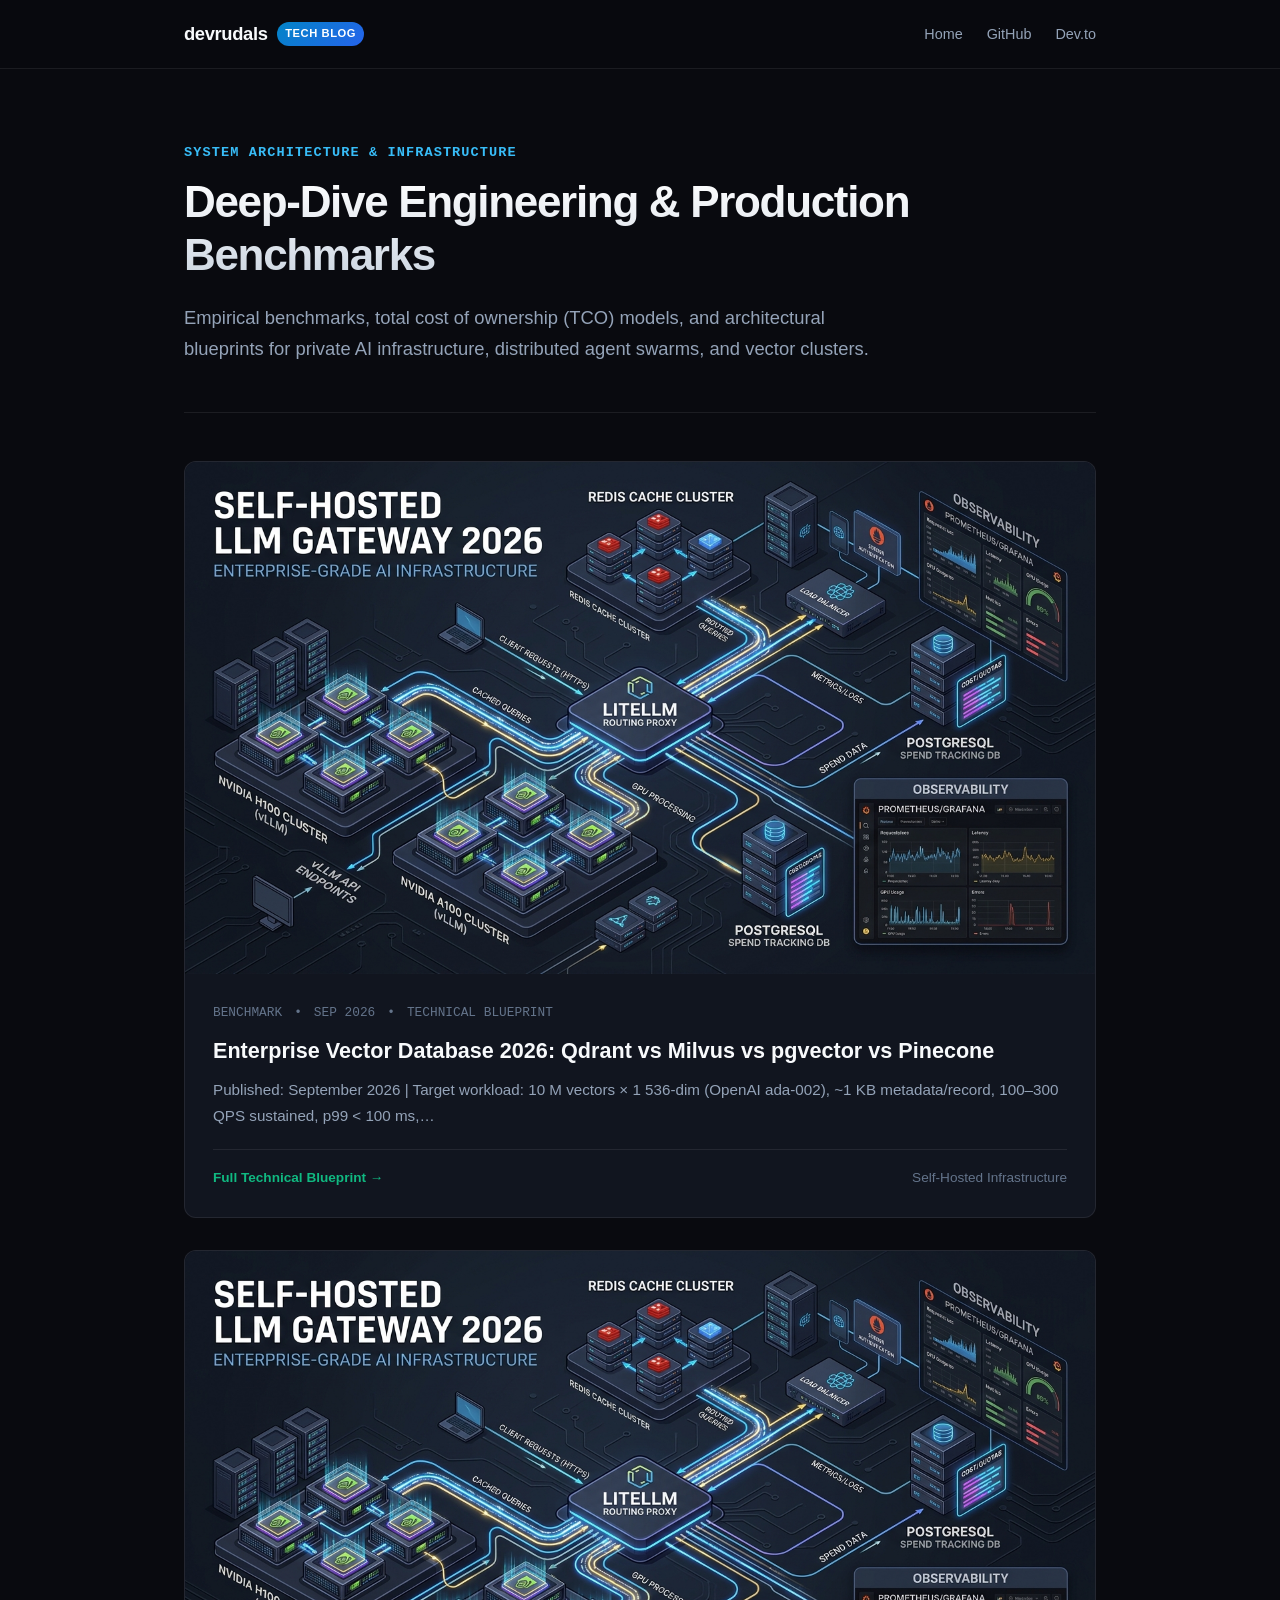
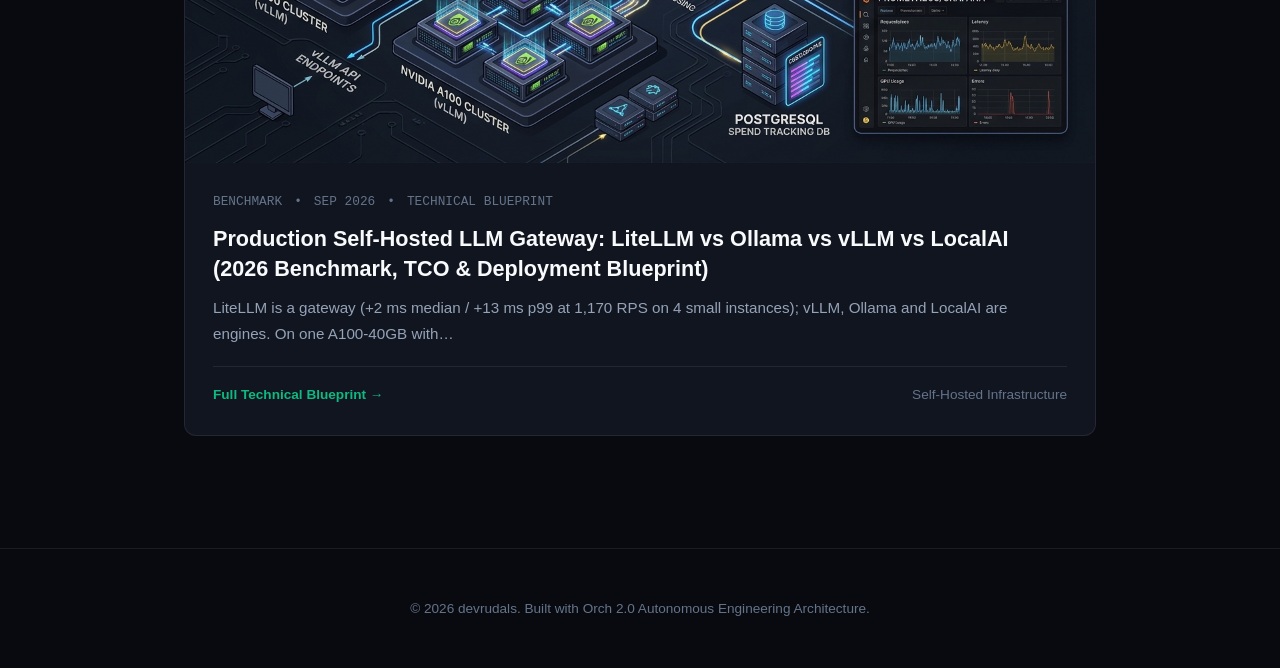
==== commit 026f7808: "feat: publish Enterprise Vector Database 2026: Qdrant vs Milvus vs pgvector vs Pinecone with high-ae" ====
--- a/index.html
+++ b/index.html
@@ -47,7 +47,7 @@
             <a href="posts/vector-db-2026-enterprise-guide/">Enterprise Vector Database 2026: Qdrant vs Milvus vs pgvector vs Pinecone</a>
           </h2>
           <p class="post-card-excerpt">
-            Production Self-Hosted LLM Gateway: LiteLLM vs Ollama vs vLLM vs LocalAI benchmark, TCO & deployment blueprint.
+            Published: September 2026 | Target workload: 10 M vectors × 1 536-dim (OpenAI ada-002), ~1 KB metadata/record, 100–300 QPS sustained, p99 < 100 ms,…
           </p>
           <div class="post-card-footer">
             <span style="color: var(--accent-emerald); font-weight: 600;">Full Technical Blueprint →</span>
